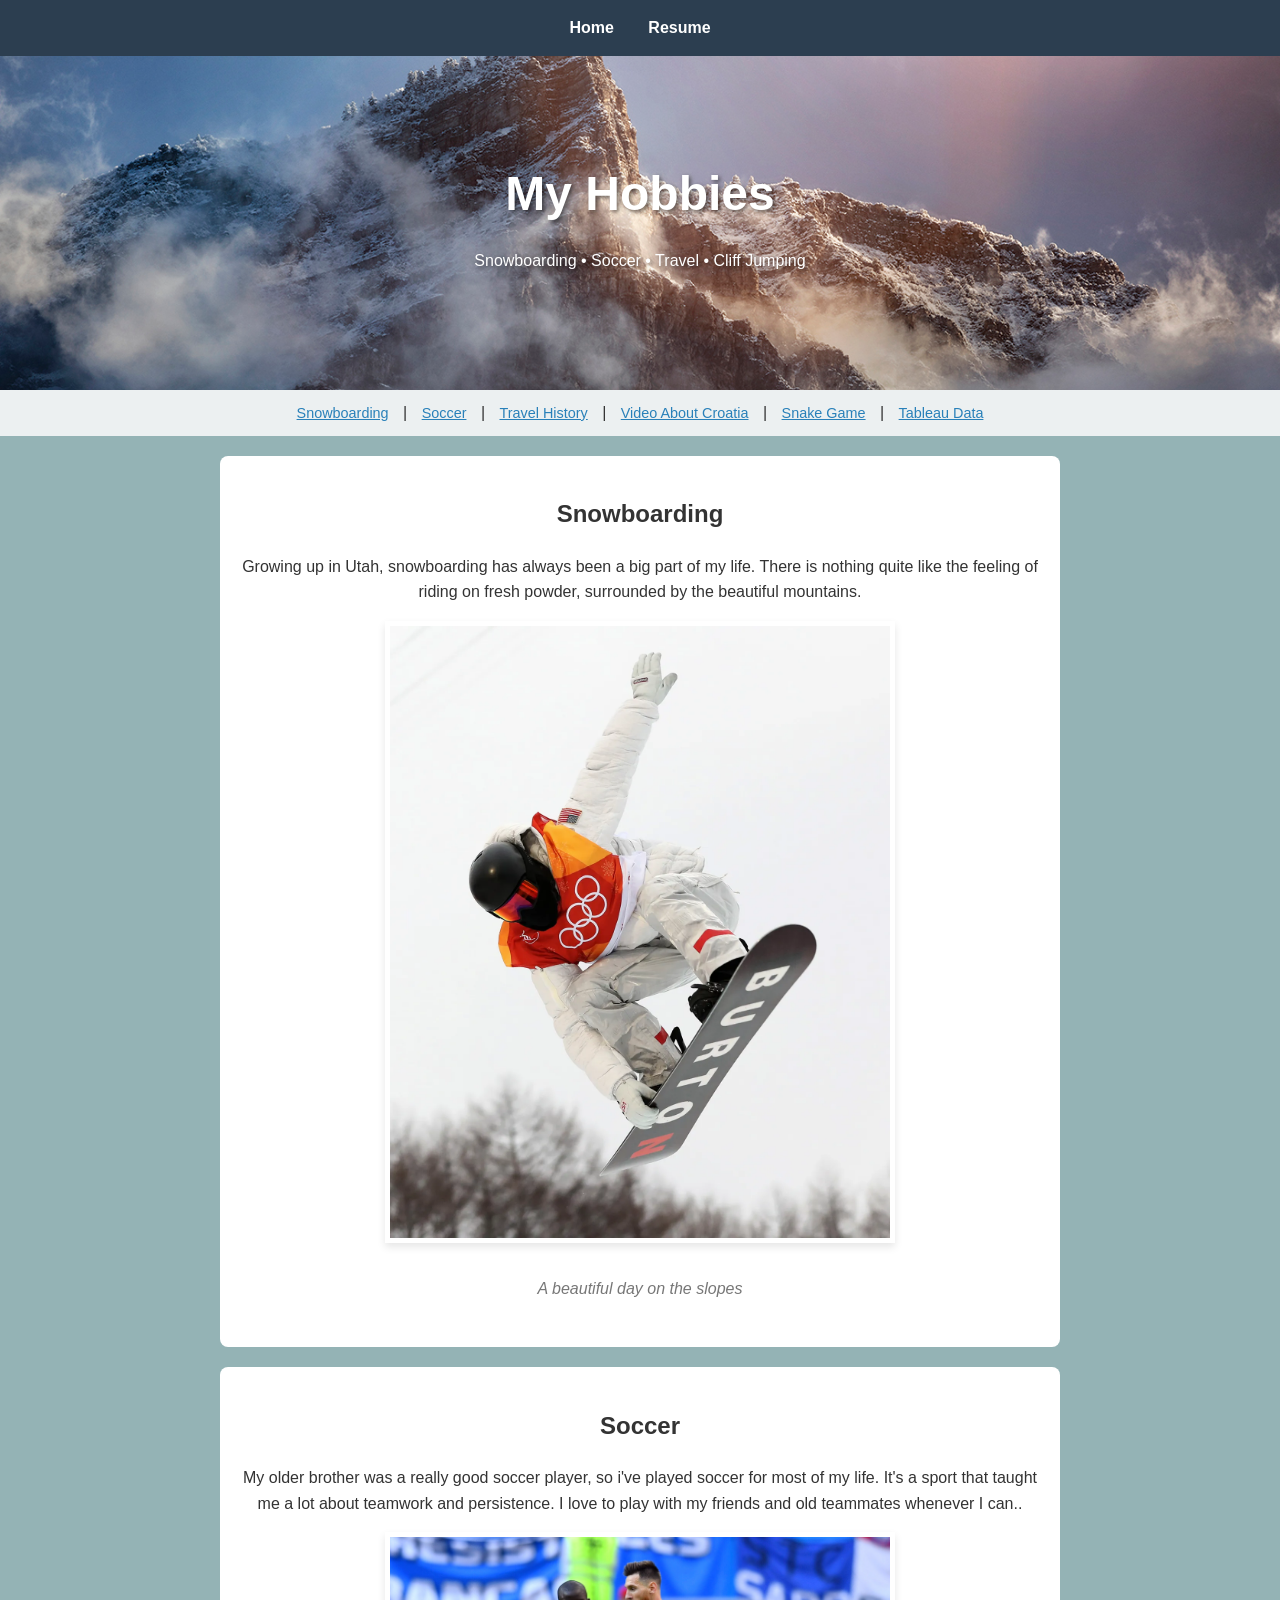
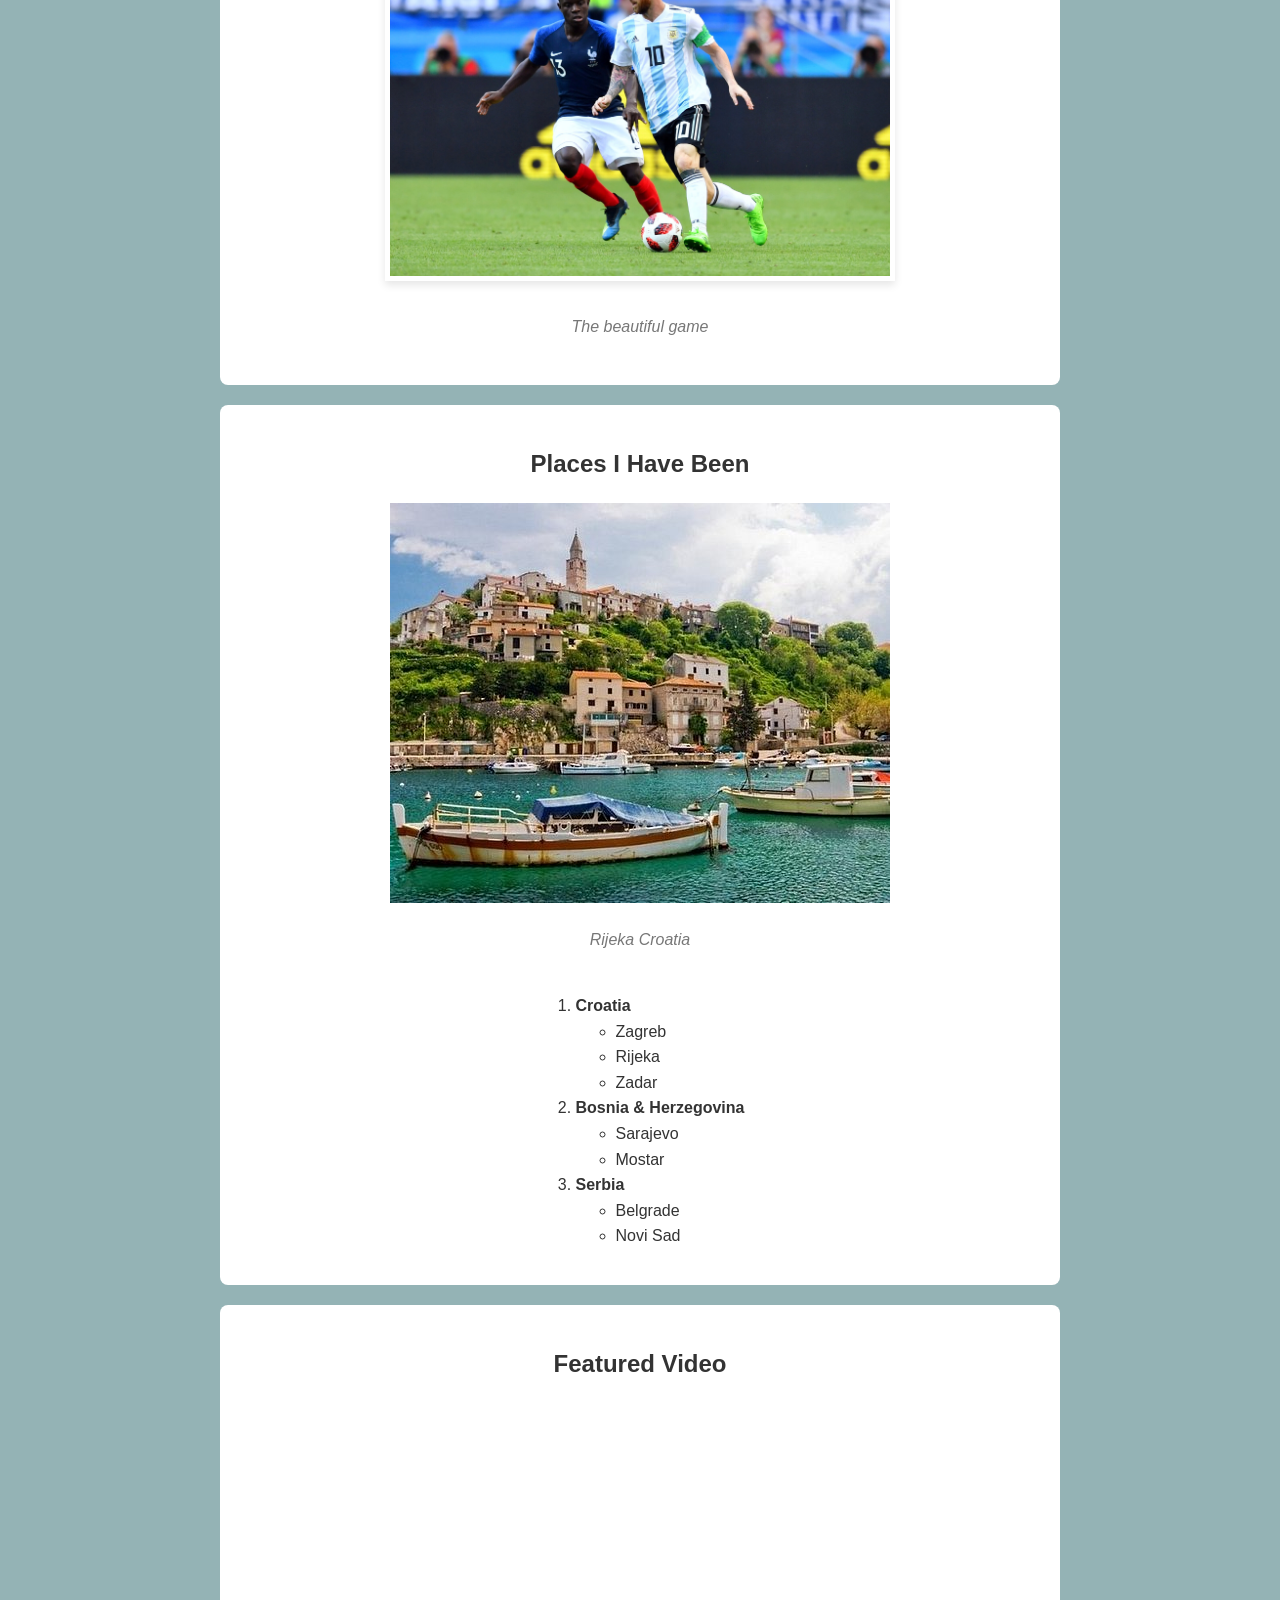
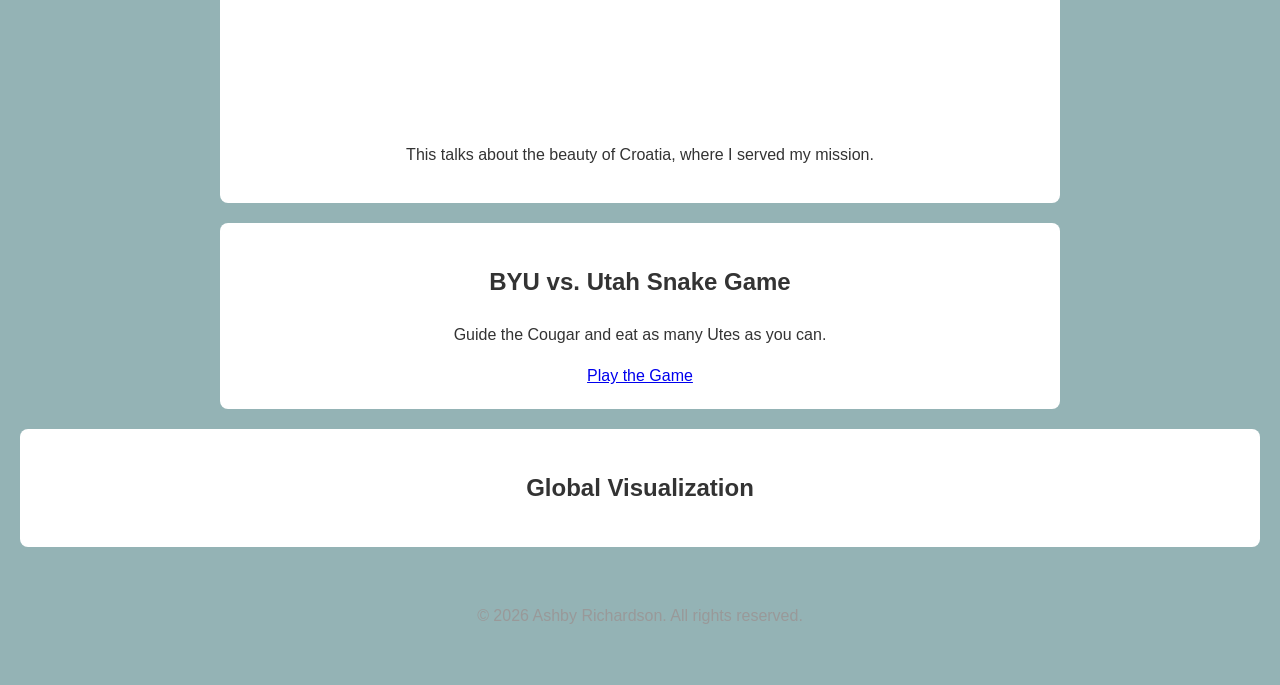
==== hobbies.html @ 28e96773 "Add files via upload" ====
<!DOCTYPE html>
<html lang="en">
<head>
  <meta charset="UTF-8" />
  <meta name="viewport" content="width=device-width, initial-scale=1.0" />
  <title>Hobbies | Ashby Richardson</title>
  <link rel="stylesheet" href="../STYLES/hobbies.css" />
</head>
<body>

  <div class="top-nav">
    <a href="index.html">Home</a>
    <a href="resume.html">Resume</a>
  </div>

  <div class="hero">
    <h1>My Hobbies</h1>
    <p>Snowboarding • Soccer • Travel • Cliff Jumping</p>
  </div>

  <div class="anchor-nav">
    <a href="#snowboarding">Snowboarding</a> |
    <a href="#soccer">Soccer</a> |
    <a href="#bucketlist">Travel History</a> |
    <a href="#video">Video About Croatia</a> |
    <a href="#game">Snake Game</a> |
    <a href="#tableau">Tableau Data</a>
  </div>

  <div id="snowboarding" class="content-block">
    <h2>Snowboarding</h2>
    <p>Growing up in Utah, snowboarding has always been a big part of my life. There is nothing quite like the feeling of
      riding on fresh powder, surrounded by the beautiful mountains.
    </p>
    
    <div class="photo-row">
        <img src="../images/snowboard.png.webp"/>
        <p class="caption">A beautiful day on the slopes</p>
    </div>
  </div>

  <div id="soccer" class="content-block">
    <h2>Soccer</h2>
    <p>My older brother was a really good soccer player, so i've played soccer for most of my life. It's a sport that taught me a lot about teamwork and persistence. I love to play with my friends and old teammates whenever I can..</p>
    
    <div class="photo-row">
        <img src="../images/soccer.png.jpg"/>
        <p class="caption">The beautiful game</p>
    </div>
  </div>

  <div id="bucketlist" class="content-block">
    <h2>Places I Have Been</h2>
        <img src="../images/caption.jpg"/>
        <p class="caption">Rijeka Croatia</p>
    <ol class="bucket-list">
      <li><strong>Croatia</strong>
        <ul>
          <li>Zagreb</li>
          <li>Rijeka</li>
          <li>Zadar</li>
        </ul>
      </li>
      <li><strong>Bosnia & Herzegovina</strong>
        <ul>
          <li>Sarajevo</li>
          <li>Mostar</li>
        </ul>
      </li>
      <li><strong>Serbia</strong>
        <ul>
          <li>Belgrade</li>
          <li>Novi Sad</li>
        </ul>
      </li>
    </ol>
  </div>

  <div id="video" class="media-block">
    <h2>Featured Video</h2>
    <iframe width="560" height="315" 
        src="https://www.youtube.com/embed/JuDCQJMMNzs" 
        title="YouTube video player" 
        frameborder="0" 
        allow="accelerometer; autoplay; clipboard-write; encrypted-media; gyroscope; picture-in-picture" 
        allowfullscreen>
    </iframe>
    <p>This talks about the beauty of Croatia, where I served my mission.</p>
  </div>

  <div id="game" class="game-link-block">
    <h2>BYU vs. Utah Snake Game</h2>
    <p>Guide the Cougar and eat as many Utes as you can.</p>
    <a href="snake.html" class="btn">Play the Game</a>
  </div>
<!-- this section is for the tableau viz --> 
<div id="tableau-container" class="media-block" style="width: 100%; max-width: 1200px; margin: 0 auto;">
    <h2>Global Visualization</h2>
    <div class='tableauPlaceholder' id='viz1713735000000' style='position: relative'>
        <noscript>
            <a href='#'>
                <img alt='Dashboard World Map ' src='https:&#47;&#47;public.tableau.com&#47;static&#47;images&#47;fs&#47;fsi-2016-world-map&#47;DashboardWorldMap820&#47;1_rss.png' style='border: none' />
            </a>
        </noscript>
        <object class='tableauViz' style='display:none;'>
            <param name='host_url' value='https%3A%2F%2Fpublic.tableau.com%2F' /> 
            <param name='embed_code_version' value='3' /> 
            <param name='site_root' value='' />
            <param name='name' value='fsi-2016-world-map&#47;DashboardWorldMap820' />
            <param name='tabs' value='no' />
            <param name='toolbar' value='yes' />
            <param name='static_image' value='https:&#47;&#47;public.tableau.com&#47;static&#47;images&#47;fs&#47;fsi-2016-world-map&#47;DashboardWorldMap820&#47;1.png' /> 
            <param name='animate_transition' value='yes' />
            <param name='display_static_image' value='yes' />
            <param name='display_spinner' value='yes' />
            <param name='display_overlay' value='yes' />
            <param name='display_count' value='yes' />
            <param name='language' value='en-US' />
        </object>
    </div>                
    
    <script type='text/javascript'>                    
        var divElement = document.getElementById('viz1713735000000');                    
        var vizElement = divElement.getElementsByTagName('object')[0];                    
        
        // This ensures the viz scales well on both desktop and mobile
        if ( divElement.offsetWidth > 800 ) { 
            vizElement.style.width='100%';vizElement.style.height='827px';
        } else if ( divElement.offsetWidth > 500 ) { 
            vizElement.style.width='100%';vizElement.style.height='827px';
        } else { 
            vizElement.style.width='100%';vizElement.style.height='1227px';
        }                     
        
        var scriptElement = document.createElement('script');                    
        scriptElement.src = 'https://public.tableau.com/javascripts/api/viz_v1.js';                    
        vizElement.parentNode.insertBefore(scriptElement, vizElement);                
    </script>
</div>

  <footer>
    <p>&copy; 2026 Ashby Richardson. All rights reserved.</p>
  </footer>

</body>
</html>
---- STYLES/hobbies.css ----
/* General Page Styling */
body {
    font-family: 'Segoe UI', Tahoma, Geneva, Verdana, sans-serif;
    color: #333333;
    background-color: #94b3b5; /* Custom background color */
    margin: 0;
    padding: 0;
    line-height: 1.6;
}

/* Centering the main content blocks */
.content-block, .media-block, .game-link-block {
    max-width: 800px;
    margin: 20px auto;
    padding: 20px;
    background-color: #ffffff;
    border-radius: 8px;
    text-align: center;
}

/* Navigation Styling */
.top-nav {
    background-color: #2c3e50;
    padding: 15px;
    text-align: center;
}

.top-nav a {
    color: white;
    text-decoration: none;
    margin: 0 15px;
    font-weight: bold;
}

.anchor-nav {
    text-align: center;
    padding: 10px;
    background: #ecf0f1;
}

.anchor-nav a {
    margin: 0 10px;
    font-size: 0.9em;
    color: #2980b9;
}

/* Hero Section with Background Image */
.hero {
    background-image: url(../images/BYU.png.webp);
    background-size: cover;
    background-position: center;
    color: white;
    padding: 100px 20px;
    text-align: center;
    text-shadow: 2px 2px 4px rgba(0,0,0,0.5);
}

.hero h1 {
    font-size: 3em;
    margin: 0;
}

/* Specific styling for the nested lists */
.bucket-list {
    text-align: left;
    display: inline-block;
}

/* Image styling */
.photo-row img {
    width: 90%;
    max-width: 500px;
    height: auto;
    border: 5px solid #fff;
    box-shadow: 0 4px 8px rgba(0,0,0,0.1);
    margin-bottom: 10px;
}

.caption {
    font-style: italic;
    color: #777;
    margin-bottom: 25px;
}

/* Footer */
footer {
    text-align: center;
    padding: 40px;
    color: #999;
}
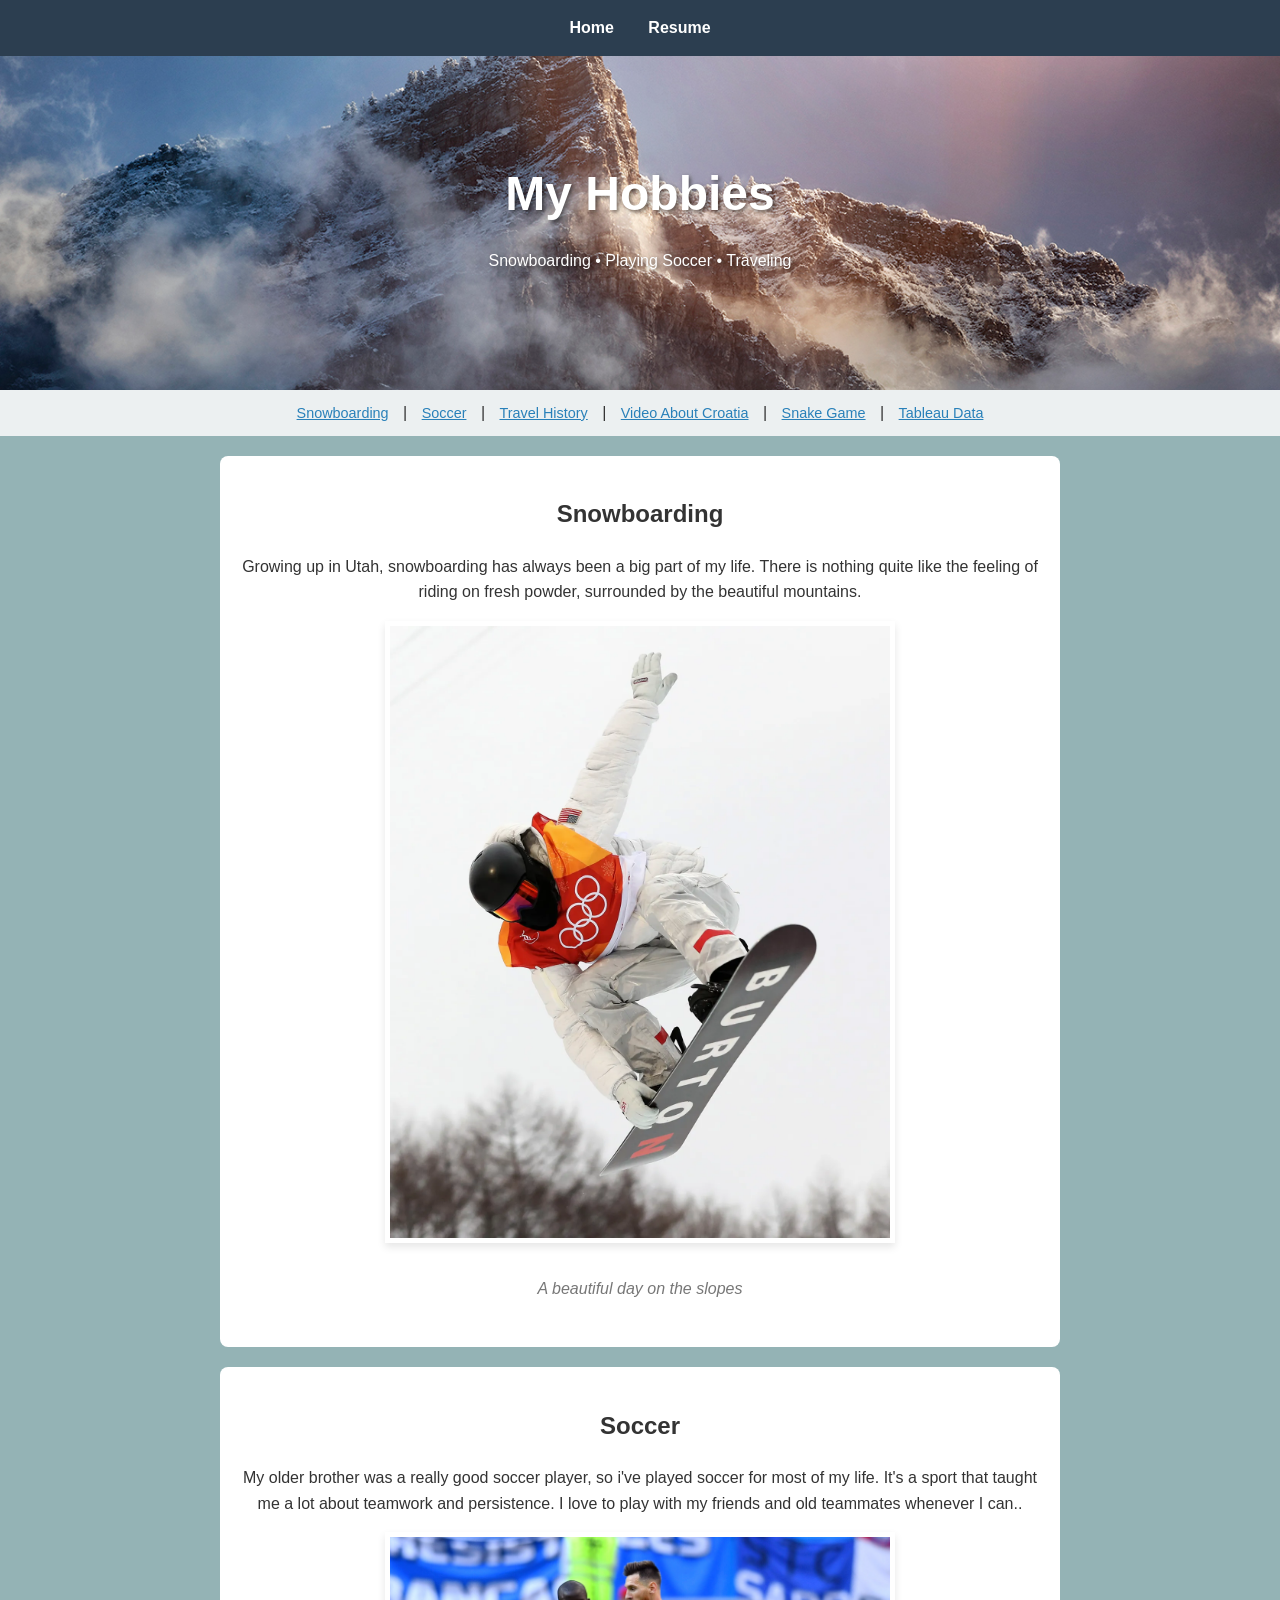
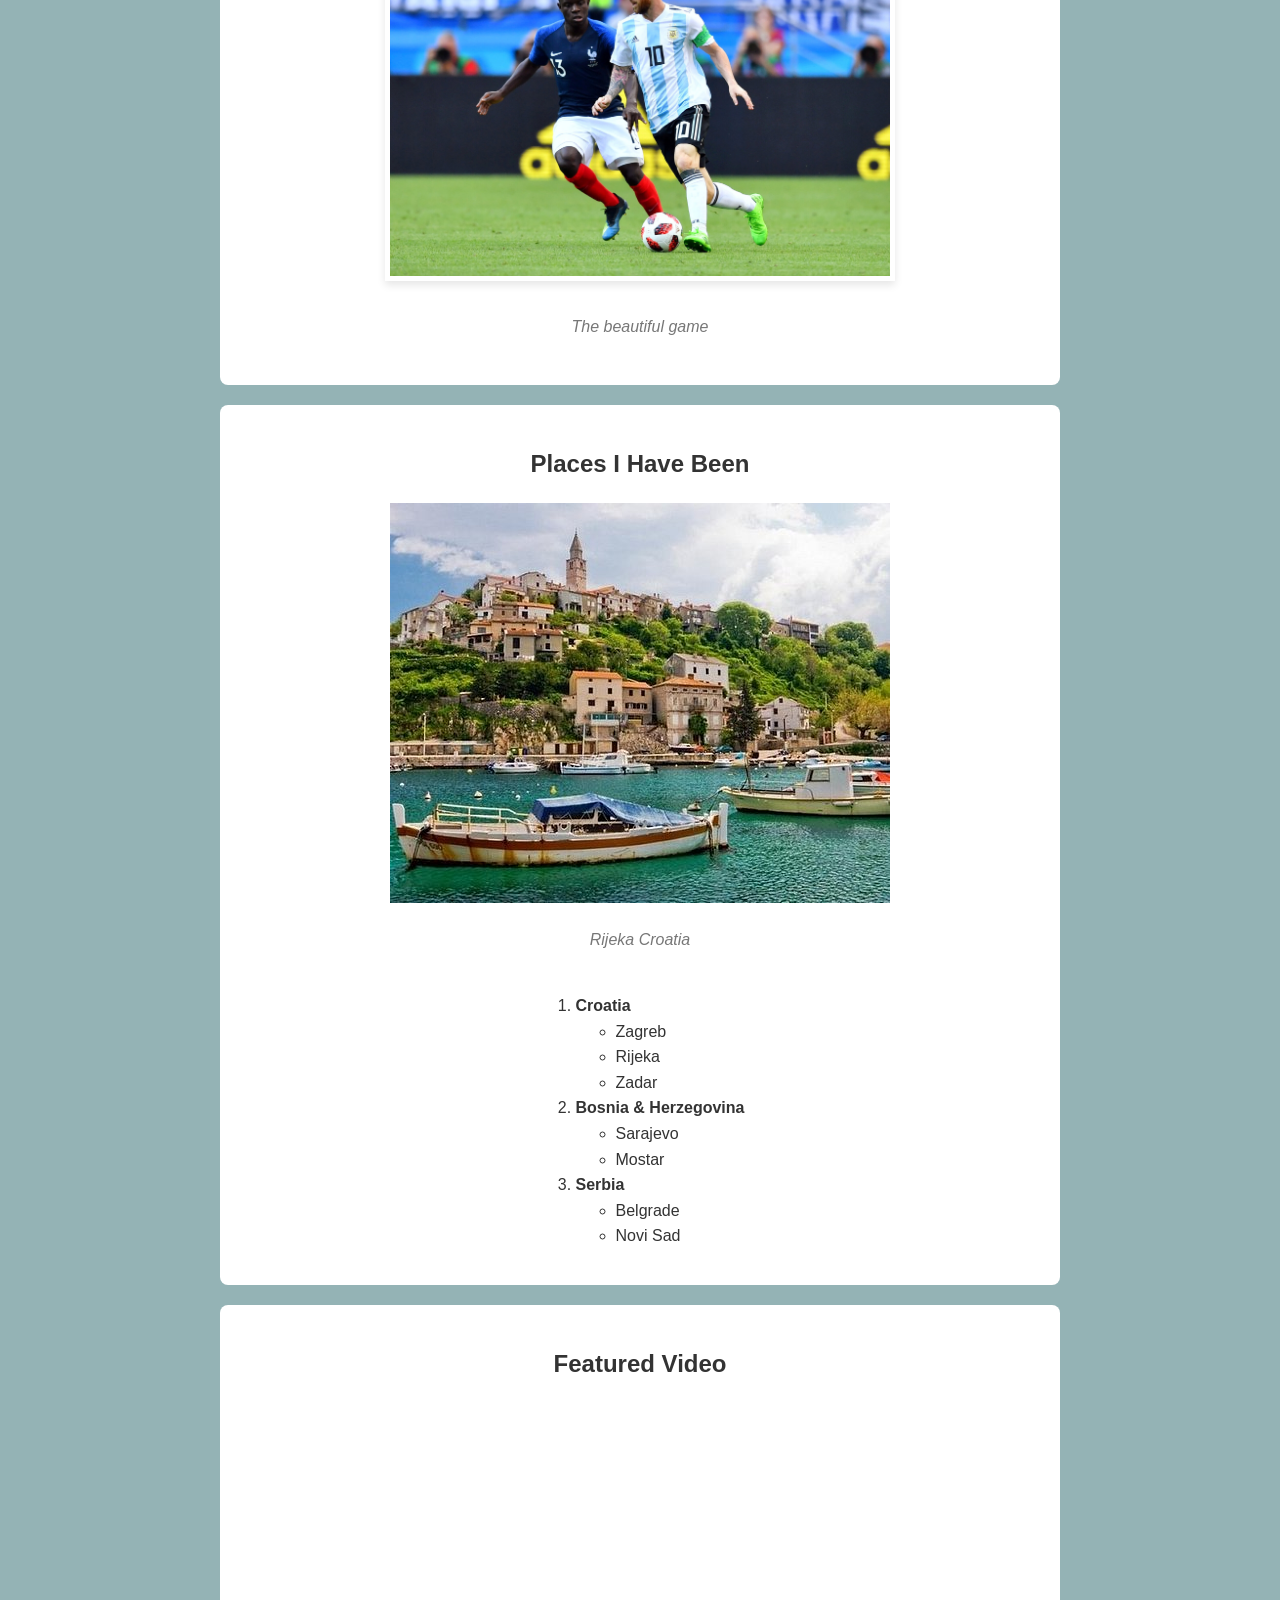
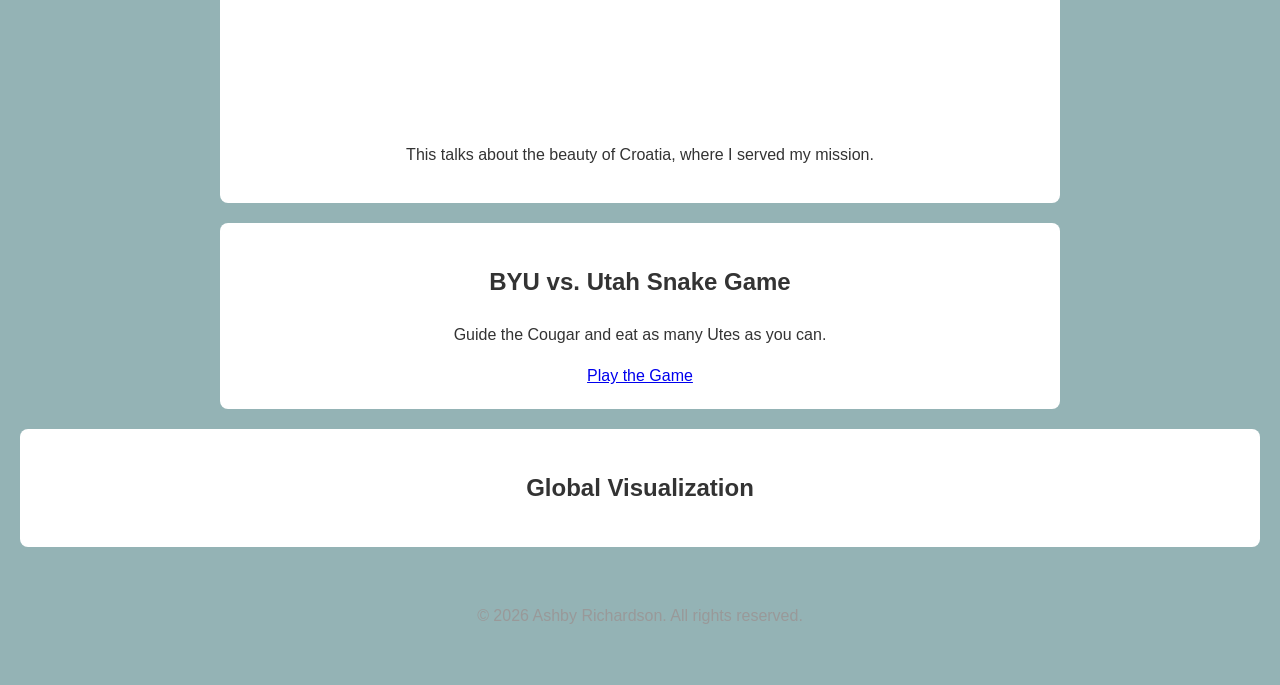
==== commit abe2971e: "Add files via upload" ====
--- a/hobbies.html
+++ b/hobbies.html
@@ -15,7 +15,7 @@
 
   <div class="hero">
     <h1>My Hobbies</h1>
-    <p>Snowboarding • Soccer • Travel • Cliff Jumping</p>
+    <p>Snowboarding • Playing Soccer • Traveling</p>
   </div>
 
   <div class="anchor-nav">
